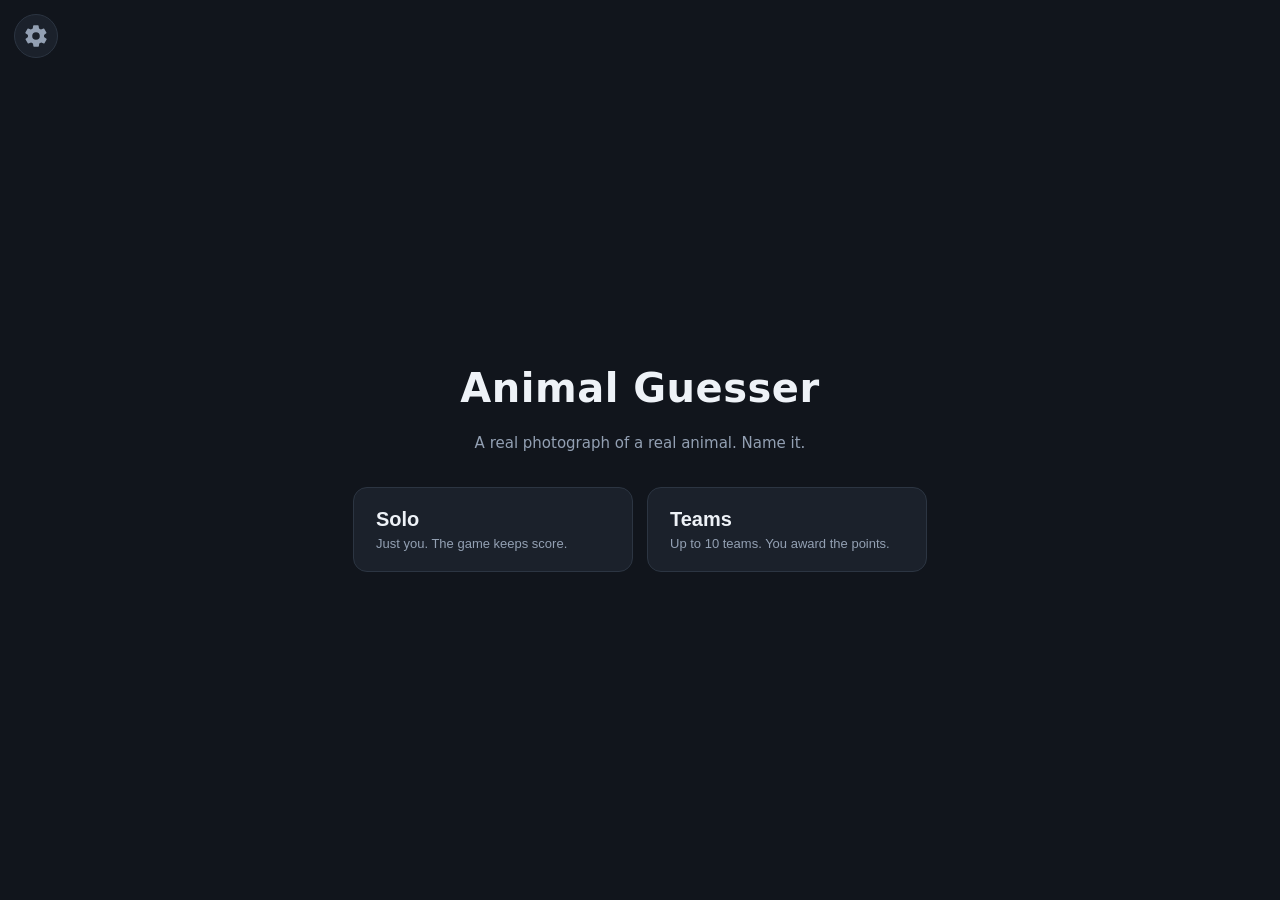
==== web/index.html @ bee2e70c "Type letters in hangman, and redraw the blobfish's lips and the slug The keyboard now plays the grid" ====
<!DOCTYPE html>
<html lang="en">
<head>
<meta charset="utf-8">
<meta name="viewport" content="width=device-width, initial-scale=1">
<title>Animal Guesser</title>
<link rel="stylesheet" href="style.css">
</head>
<body>

<!-- gear, top left -->
<button id="gear" title="Settings" aria-label="Settings">
  <svg viewBox="0 0 24 24" width="26" height="26" aria-hidden="true">
    <path fill="currentColor" d="M19.4 13a7.8 7.8 0 0 0 0-2l2.1-1.6a.5.5 0 0 0 .1-.6l-2-3.5a.5.5 0 0 0-.6-.2l-2.5 1a7.3 7.3 0 0 0-1.7-1l-.4-2.6a.5.5 0 0 0-.5-.4h-4a.5.5 0 0 0-.5.4l-.4 2.6a7.3 7.3 0 0 0-1.7 1l-2.5-1a.5.5 0 0 0-.6.2l-2 3.5a.5.5 0 0 0 .1.6L4.6 11a7.8 7.8 0 0 0 0 2l-2.1 1.6a.5.5 0 0 0-.1.6l2 3.5a.5.5 0 0 0 .6.2l2.5-1a7.3 7.3 0 0 0 1.7 1l.4 2.6a.5.5 0 0 0 .5.4h4a.5.5 0 0 0 .5-.4l.4-2.6a7.3 7.3 0 0 0 1.7-1l2.5 1a.5.5 0 0 0 .6-.2l2-3.5a.5.5 0 0 0-.1-.6zM12 15.5A3.5 3.5 0 1 1 15.5 12 3.5 3.5 0 0 1 12 15.5z"/>
  </svg>
</button>

<!-- title screen: first thing you see, and where Restart brings you back to -->
<div id="title" class="screen">
  <h1 class="bigtitle">Animal Guesser</h1>
  <p class="tagline" id="tagline">Loading the animals\u2026</p>
  <div class="modes">
    <button type="button" id="playsolo" class="modebtn" disabled>
      <b>Solo</b><span>Just you. The game keeps score.</span></button>
    <button type="button" id="playteams" class="modebtn" disabled>
      <b>Teams</b><span>Up to 10 teams. You award the points.</span></button>
  </div>
</div>

<!-- how many teams -->
<div id="teamsetup" class="screen hidden">
  <h1 class="bigtitle">How many teams?</h1>
  <div id="teampick">
    <button type="button" class="numbtn" data-n="1">1</button>
    <button type="button" class="numbtn" data-n="2">2</button>
    <button type="button" class="numbtn" data-n="3">3</button>
    <button type="button" class="numbtn" data-n="4">4</button>
    <button type="button" class="numbtn" data-n="5">5</button>
    <button type="button" class="numbtn" data-n="6">6</button>
    <button type="button" class="numbtn" data-n="7">7</button>
    <button type="button" class="numbtn" data-n="8">8</button>
    <button type="button" class="numbtn" data-n="9">9</button>
    <button type="button" class="numbtn" data-n="10">10</button>
  </div>
  <div class="setupbtns">
    <button type="button" id="teamback">Back</button>
    <button type="button" id="teamplay">Play</button>
  </div>
</div>

<div id="game" class="hidden">
<header>
  <h1>Animal Guesser</h1>
  <div id="scoreline"><span id="soloscore"><b id="score">0</b> pts
    <span class="dot">·</span><span id="correct">0</span>/<span id="asked">0</span>
    <span class="dot">·</span></span>this one's worth <b id="worth">5</b>
    <span class="dot">·</span><span id="tierbadge">Easy</span></div>
</header>

<main>
  <div id="hintbox" aria-live="polite">
    <div class="hintrow"><span class="hintlab">name</span><span id="hintword"></span></div>
    <div class="hintrow" id="hintscirow"><span class="hintlab">latin</span><span id="hintsci"></span></div>
  </div>

  <!-- letters down the left, the photo in the middle, the bear on the right.
       With hangman off the two sides are hidden and the photo sits alone,
       exactly as it did before. -->
  <div id="playrow">
    <div id="keys" role="group" aria-label="Guess a letter"></div>

    <div id="stagecol">
      <div id="stage">
        <div id="spinner">Loading photo…</div>
        <img id="photo" alt="Photo of an animal to identify">
        <button type="button" id="fullscreen" title="Full screen"
                aria-label="Full screen">⛶</button>
      </div>
      <div id="credit"></div>
    </div>

    <div id="critterwrap">
      <svg id="critter" viewBox="0 0 250 185" aria-hidden="true">
        <!-- One group per animal; the game switches one on per round, so you
             never know which you are drawing. Inside each, the pieces are in
             PAINT order (back to front) while data-part is the order they are
             revealed in -- a near and a far leg share a step. Anything behind
             the body goes first, so legs come out from under the belly with no
             outline drawn across the join. -->
        <g class="critter" data-critter="polarbear">
          <g class="critterpart" data-part="4"><path class="far" d="M124 114 C120 132 119 146 120 156 C121 165 128 169 136 168 C144 167 148 161 147 152 C145 138 146 126 148 114 Z"/></g>
          <g class="critterpart" data-part="5"><path class="far" d="M194 112 C187 128 186 144 188 154 C190 163 197 167 205 166 C213 165 217 159 216 150 C214 136 218 124 222 110 Z"/></g>
          <g class="critterpart" data-part="4"><path d="M100 112 C95 132 94 150 95 160 C96 170 105 174 115 173 C125 172 129 165 128 156 C126 141 126 124 126 112 Z"/></g>
          <g class="critterpart" data-part="5"><path d="M172 110 C164 128 162 148 164 158 C166 168 175 172 185 171 C195 170 200 163 199 154 C197 139 201 122 205 108 Z"/></g>
          <g class="critterpart" data-part="6"><path d="M222 100 C230 96 236 102 235 109 C234 115 227 117 221 114 Z"/></g>
          <g class="critterpart" data-part="3"><ellipse class="far" cx="74" cy="47" rx="7.5" ry="6.5"/><ellipse cx="54" cy="43" rx="9.5" ry="8.5"/></g>
          <g class="critterpart" data-part="2"><path d="M98 84 C94 68 82 54 62 50 C42 46 20 58 12 74 C5 86 8 97 20 103 C34 110 54 112 70 107 C84 102 94 108 100 122 C106 110 104 94 98 84 Z"/></g>
          <g class="critterpart" data-part="1"><path d="M90 98 C94 80 116 68 152 66 C190 64 216 76 222 98 C227 116 215 130 192 131 C160 134 122 132 102 124 C92 118 88 108 90 98 Z"/></g>
          <g class="critterpart face" data-part="7"><circle cx="46" cy="74" r="4.3"/><ellipse cx="14" cy="80" rx="8.5" ry="7"/></g>
        </g>
        <g class="critter" data-critter="browncat">
          <g class="critterpart" data-part="4"><path class="far" d="M118 126 C115 140 114 152 115 158 C116 166 122 169 129 168 C136 167 139 162 138 156 C136 144 137 134 138 126 Z"/></g>
          <g class="critterpart" data-part="5"><path class="far" d="M186 122 C179 134 178 148 180 156 C182 164 188 167 195 166 C202 165 206 160 205 154 C203 142 207 130 210 120 Z"/></g>
          <g class="critterpart" data-part="4"><path d="M100 124 C97 140 96 152 97 160 C98 168 105 171 112 170 C119 169 122 164 121 157 C119 145 120 134 121 124 Z"/></g>
          <g class="critterpart" data-part="5"><path d="M168 120 C160 134 158 150 160 158 C162 167 170 170 178 169 C186 168 190 163 189 156 C187 144 192 130 196 120 Z"/></g>
          <g class="critterpart" data-part="6"><path d="M196 112 C216 110 232 94 230 72 C229 60 222 52 214 54 C206 56 204 66 210 72 C216 78 213 90 201 96 C195 99 192 104 196 112 Z"/></g>
          <g class="critterpart" data-part="3"><path class="far" d="M48 62 L56 36 L72 58 Z"/><path d="M24 70 L20 40 L46 58 Z"/></g>
          <g class="critterpart" data-part="2"><path d="M86 88 C82 70 66 56 46 56 C26 56 12 70 12 88 C12 104 24 114 42 115 C58 116 74 110 82 100 C85 96 86 92 86 88 Z"/></g>
          <g class="critterpart" data-part="1"><path d="M82 100 C84 80 104 68 136 68 C170 68 196 78 202 98 C208 118 196 132 172 134 C142 137 108 135 92 126 C82 120 80 110 82 100 Z"/></g>
          <g class="critterpart face" data-part="7"><circle cx="42" cy="80" r="4.2"/><path d="M10 86 L24 86 L17 95 Z"/></g>
        </g>
        <g class="critter" data-critter="blackcat">
          <g class="critterpart" data-part="4"><path class="far" d="M118 126 C115 140 114 152 115 158 C116 166 122 169 129 168 C136 167 139 162 138 156 C136 144 137 134 138 126 Z"/></g>
          <g class="critterpart" data-part="5"><path class="far" d="M186 122 C179 134 178 148 180 156 C182 164 188 167 195 166 C202 165 206 160 205 154 C203 142 207 130 210 120 Z"/></g>
          <g class="critterpart" data-part="4"><path d="M100 124 C97 140 96 152 97 160 C98 168 105 171 112 170 C119 169 122 164 121 157 C119 145 120 134 121 124 Z"/></g>
          <g class="critterpart" data-part="5"><path d="M168 120 C160 134 158 150 160 158 C162 167 170 170 178 169 C186 168 190 163 189 156 C187 144 192 130 196 120 Z"/></g>
          <g class="critterpart" data-part="6"><path d="M196 112 C216 110 232 94 230 72 C229 60 222 52 214 54 C206 56 204 66 210 72 C216 78 213 90 201 96 C195 99 192 104 196 112 Z"/></g>
          <g class="critterpart" data-part="3"><path class="far" d="M48 62 L56 36 L72 58 Z"/><path d="M24 70 L20 40 L46 58 Z"/></g>
          <g class="critterpart" data-part="2"><path d="M86 88 C82 70 66 56 46 56 C26 56 12 70 12 88 C12 104 24 114 42 115 C58 116 74 110 82 100 C85 96 86 92 86 88 Z"/></g>
          <g class="critterpart" data-part="1"><path d="M82 100 C84 80 104 68 136 68 C170 68 196 78 202 98 C208 118 196 132 172 134 C142 137 108 135 92 126 C82 120 80 110 82 100 Z"/><path class="trim" d="M96 124 C118 136 152 139 180 132 C178 142 140 145 112 139 C101 137 96 131 96 124 Z"/></g>
          <g class="critterpart face" data-part="7"><path class="trim" d="M21 59 C28 64 29 78 25 92 C22 101 13 101 11 92 C12 78 15 66 21 59 Z"/><ellipse class="lit" cx="43" cy="80" rx="5.2" ry="4.6"/><ellipse cx="43" cy="80" rx="1.9" ry="4.1"/><path d="M10 86 L24 86 L17 95 Z"/></g>
        </g>
        <g class="critter" data-critter="sawfish">
          <g class="critterpart" data-part="6"><path d="M196 100 C210 86 222 76 232 72 C228 88 228 112 232 130 C222 126 210 116 196 104 Z"/></g>
          <g class="critterpart" data-part="5"><path class="far" d="M124 118 C120 134 126 148 138 154 C140 140 146 130 154 124 Z"/></g>
          <g class="critterpart" data-part="4"><path d="M132 74 C138 56 154 44 168 40 C160 54 156 66 156 78 Z"/></g>
          <g class="critterpart" data-part="5"><path d="M108 116 C102 132 106 148 118 156 C122 140 130 128 140 122 Z"/></g>
          <g class="critterpart" data-part="1"><path d="M72 92 C88 76 120 68 150 72 C178 76 196 88 200 102 C196 118 178 128 150 130 C120 133 88 122 72 108 C66 102 66 98 72 92 Z"/></g>
          <g class="critterpart" data-part="2"><path d="M76 90 C60 88 30 86 10 88 C5 88 5 100 10 100 C30 102 60 102 76 100 Z"/></g>
          <g class="critterpart" data-part="3"><path class="trim" d="M14 86 l4 -9 l4 9 Z M26 86 l4 -9 l4 9 Z M38 86 l4 -9 l4 9 Z M50 86 l4 -9 l4 9 Z M62 86 l4 -9 l4 9 Z M14 102 l4 9 l4 -9 Z M26 102 l4 9 l4 -9 Z M38 102 l4 9 l4 -9 Z M50 102 l4 9 l4 -9 Z M62 102 l4 9 l4 -9 Z"/></g>
          <g class="critterpart face" data-part="7"><circle cx="92" cy="92" r="4.5"/><path d="M104 82 C108 90 108 104 104 112 L108 112 C112 104 112 90 108 82 Z"/></g>
        </g>
        <g class="critter" data-critter="blobfish">
          <g class="critterpart" data-part="5"><path d="M206 100 C224 92 238 92 246 96 C240 108 240 122 246 134 C236 132 220 122 206 112 Z"/></g>
          <g class="critterpart" data-part="4"><path class="far" d="M196 124 C212 130 222 142 224 156 C210 152 198 144 190 134 Z"/></g>
          <g class="critterpart" data-part="1"><path d="M58 112 C58 78 94 56 138 56 C184 56 214 78 214 112 C214 142 182 156 138 156 C94 156 58 142 58 112 Z"/></g>
          <g class="critterpart" data-part="4"><path d="M56 134 C42 145 36 160 40 171 C50 162 59 155 68 151 Z"/></g>
          <g class="critterpart" data-part="2"><path d="M62 96 C42 92 24 102 22 116 C21 128 34 136 48 130 C60 125 64 112 62 100 Z"/></g>
          <g class="critterpart" data-part="3"><path class="far" d="M66 148 C78 112 98 98 124 98 C150 98 170 112 182 148 C175 151 169 151 165 147 C156 118 144 108 124 108 C104 108 92 118 83 147 C79 151 72 151 66 148 Z"/></g>
          <g class="critterpart" data-part="6"><path class="far" d="M78 84 C90 74 108 74 118 82 C106 79 90 79 78 84 Z M138 78 C150 70 166 70 176 78 C164 75 150 75 138 78 Z"/></g>
          <g class="critterpart face" data-part="7"><circle cx="98" cy="90" r="7"/><circle cx="156" cy="86" r="6.5"/><path class="line" d="M82 144 C92 117 105 107 124 107 C143 107 156 117 166 144"/></g>
        </g>
        <g class="critter" data-critter="dino">
          <g class="critterpart" data-part="3"><path d="M210 112 C226 110 240 100 246 86 C248 80 244 74 239 78 C234 82 234 94 226 100 C220 104 212 106 206 106 Z"/></g>
          <g class="critterpart" data-part="4"><path class="far" d="M122 142 C119 154 118 163 119 169 C120 176 127 179 133 178 C139 177 142 172 141 166 C139 156 140 148 141 142 Z"/></g>
          <g class="critterpart" data-part="5"><path class="far" d="M192 138 C186 150 185 161 187 167 C189 175 196 178 203 177 C210 176 214 171 213 165 C211 155 214 146 218 138 Z"/></g>
          <g class="critterpart" data-part="4"><path d="M104 140 C101 152 100 162 101 168 C102 175 109 178 116 177 C123 176 126 171 125 165 C123 155 124 146 125 140 Z"/></g>
          <g class="critterpart" data-part="5"><path d="M174 136 C168 150 166 162 168 168 C170 176 178 179 186 178 C194 177 198 172 197 165 C195 154 198 144 202 136 Z"/></g>
          <g class="critterpart" data-part="6"><path class="trim" d="M108 86 l7 -14 l7 14 Z M132 80 l7 -14 l7 14 Z M158 79 l7 -14 l7 14 Z M182 84 l7 -14 l7 14 Z"/></g>
          <g class="critterpart" data-part="2"><path d="M90 104 C78 80 62 54 50 38 C42 27 26 25 20 36 C14 47 22 57 34 59 C46 63 58 82 68 104 C76 120 86 120 90 104 Z"/></g>
          <g class="critterpart" data-part="1"><path d="M80 118 C84 94 112 80 146 80 C182 80 210 94 214 118 C218 142 194 156 146 156 C100 156 76 142 80 118 Z"/></g>
          <g class="critterpart face" data-part="7"><circle cx="28" cy="40" r="3.6"/><circle cx="17" cy="37" r="2.2"/></g>
        </g>
        <g class="critter" data-critter="slug">
          <g class="critterpart" data-part="1"><path d="M18 132 C16 112 34 96 60 88 C80 82 96 74 116 78 C150 84 186 102 222 114 C236 119 240 130 230 136 C210 144 60 148 30 142 C22 140 18 137 18 132 Z"/></g>
          <g class="critterpart" data-part="2"><path class="trim" d="M62 94 C78 82 108 78 132 86 C142 90 142 102 130 106 C106 112 74 110 62 102 C57 99 57 97 62 94 Z"/></g>
          <g class="critterpart" data-part="6"><ellipse class="far" cx="150" cy="106" rx="6" ry="4"/><ellipse class="far" cx="180" cy="114" rx="5" ry="3.5"/><ellipse class="far" cx="206" cy="121" rx="4.5" ry="3"/></g>
          <g class="critterpart" data-part="4"><path d="M30 102 C27 92 24 84 21 78 C19 73 26 70 28 76 C31 84 34 93 36 101 Z"/><circle cx="23" cy="75" r="3.6"/><path class="far" d="M45 100 C43 92 41 86 39 80 C37 75 44 72 46 78 C48 85 50 92 51 99 Z"/><circle class="far" cx="41" cy="77" r="3.2"/></g>
          <g class="critterpart" data-part="5"><path d="M24 130 C18 134 12 138 8 140 C5 141 6 145 10 143 C16 141 22 137 26 133 Z"/><path d="M33 134 C29 140 24 146 20 149 C17 151 20 155 24 152 C29 148 35 142 38 137 Z"/></g>
          <g class="critterpart" data-part="3"><path d="M18 132 C11 117 20 103 36 101 C49 100 57 110 55 121 C53 132 40 138 27 137 Z"/></g>
          <g class="critterpart face" data-part="7"><circle cx="41" cy="113" r="2.8"/><circle cx="28" cy="117" r="3.6"/></g>
        </g>
      </svg>
      <div id="crittercount" aria-live="polite"></div>
    </div>
  </div>

  <!-- 1-second flash message -->
  <div id="flash" class="hidden"></div>


  <!-- the guess bar -->
  <form id="guessbar" autocomplete="off">
    <input id="guess" type="text" placeholder="What animal is this?"
           autocomplete="off" autocorrect="off" spellcheck="false">
    <button type="submit" id="submit">Guess</button>
    <div id="hintwrap">
      <span id="hintcount">3</span>
      <button type="button" id="hint" title="Reveal a letter">Hint</button>
    </div>
    <button type="button" id="badphoto"
            title="Bad photo — show another one, no penalty">Bad photo</button>
    <button type="button" id="giveup" title="Show the answer and move on">Give up</button>
  </form>

  <!-- the reveal + next button -->
  <div id="reveal" class="hidden">
    <span id="answer"></span>
    <button id="next" type="button">Next →</button>
  </div>
</main>

<!-- one card per team: name, then the score with its minus and plus -->
<div id="teambar" class="hidden"></div>
</div><!-- #game -->

<!-- settings panel -->
<div id="overlay" class="hidden"></div>
<aside id="settings" class="hidden" role="dialog" aria-label="Settings">
  <h2>Difficulty</h2>
  <label class="diff"><input type="checkbox" class="difftoggle" data-tier="easy"><span class="box"></span><span class="difftext"><b>Easy</b><span>Everyone knows this animal</span></span><span class="catnum" data-tiercount="easy"></span></label>
  <label class="diff"><input type="checkbox" class="difftoggle" data-tier="medium"><span class="box"></span><span class="difftext"><b>Medium</b><span>Most people know this animal</span></span><span class="catnum" data-tiercount="medium"></span></label>
  <label class="diff"><input type="checkbox" class="difftoggle" data-tier="hard"><span class="box"></span><span class="difftext"><b>Hard</b><span>Few people know this animal</span></span><span class="catnum" data-tiercount="hard"></span></label>
  <label class="diff death"><input type="checkbox" class="difftoggle" data-tier="death"><span class="box"></span><span class="difftext"><b>Death Mode</b><span>Almost nobody knows this animal</span></span><span class="catnum" data-tiercount="death"></span></label>
  <div id="tierwarn" class="hidden">Pick at least one difficulty.</div>
  <h2 class="cathead">Categories</h2>
    <label class="cat"><input type="checkbox" class="cattoggle" data-cat="mammals" checked><span class="switch"></span><span class="catname">Mammals</span><span class="catnum" data-count="mammals"></span></label>
    <label class="cat"><input type="checkbox" class="cattoggle" data-cat="reptiles" checked><span class="switch"></span><span class="catname">Reptiles</span><span class="catnum" data-count="reptiles"></span></label>
    <label class="cat"><input type="checkbox" class="cattoggle" data-cat="birds" checked><span class="switch"></span><span class="catname">World Birds<span class="catsub">Everywhere but the United States</span></span><span class="catnum" data-count="birds"></span></label>
    <label class="cat"><input type="checkbox" class="cattoggle" data-cat="sea" checked><span class="switch"></span><span class="catname">Sea Animals</span><span class="catnum" data-count="sea"></span></label>
    <label class="cat"><input type="checkbox" class="cattoggle" data-cat="fish" checked><span class="switch"></span><span class="catname">Fish</span><span class="catnum" data-count="fish"></span></label>
    <label class="cat"><input type="checkbox" class="cattoggle" data-cat="amphibians" checked><span class="switch"></span><span class="catname">Amphibians</span><span class="catnum" data-count="amphibians"></span></label>
    <label class="cat"><input type="checkbox" class="cattoggle" data-cat="land" checked><span class="switch"></span><span class="catname">Land Animals</span><span class="catnum" data-count="land"></span></label>
    <label class="cat"><input type="checkbox" class="cattoggle" data-cat="bugs" checked><span class="switch"></span><span class="catname">Bugs/Insects</span><span class="catnum" data-count="bugs"></span></label>
    <label class="cat"><input type="checkbox" class="cattoggle" data-cat="usbirds" checked><span class="switch"></span><span class="catname">United States Birds</span><span class="catnum" data-count="usbirds"></span></label>
    <label class="cat"><input type="checkbox" class="cattoggle" data-cat="felines" checked><span class="switch"></span><span class="catname">Felines</span><span class="catnum" data-count="felines"></span></label>
    <label class="cat"><input type="checkbox" class="cattoggle" data-cat="catbreeds" checked><span class="switch"></span><span class="catname">Cat Breeds</span><span class="catnum" data-count="catbreeds"></span></label>
    <label class="cat"><input type="checkbox" class="cattoggle" data-cat="dogbreeds" checked><span class="switch"></span><span class="catname">Dog Breeds</span><span class="catnum" data-count="dogbreeds"></span></label>
  <div id="catwarn" class="hidden">Nothing is selected — turn a category on.</div>
  <div id="catbtns">
    <button id="allcats">Select all</button>
    <button id="nocats">Unselect all</button>
  </div>

  <h2 class="cathead">Extras</h2>
    <label class="cat"><input type="checkbox" id="buddy"><span class="switch"></span><span class="catname">Buddy Mode<span class="catsub">RAWR! when you get it, A Hee Hoo when you don't</span></span></label>
    <label class="cat"><input type="checkbox" id="hangman-toggle"><span class="switch"></span><span class="catname">Hangman<span class="catsub">Spend your hints on letters, and don't finish the polar bear</span></span></label>

    <div id="restartrow">
      <button type="button" id="restart">Restart</button>
      <span class="catsub">Points and tally back to zero, new animal</span>
    </div>

  <p class="note">Every photo is a real photograph taken by a real
     person — nothing here is AI-generated. No extinct or mythological animals.</p>
  <button id="close">Close</button>
</aside>

<script src="game.js"></script>
</body>
</html>
---- web/style.css ----
:root{
  --bg:#11151c; --panel:#1b212b; --line:#2c3542;
  --ink:#eef2f7; --dim:#93a0b3;
  --green:#2ecc71; --red:#ff3b30; --accent:#4a9eff;
}
*{box-sizing:border-box}
body{
  margin:0; min-height:100vh; max-width:100%; overflow-x:hidden; background:var(--bg); color:var(--ink);
  font:16px/1.5 system-ui,-apple-system,"Segoe UI",Roboto,sans-serif;
  display:flex; flex-direction:column; align-items:center;
}

/* ---- gear, top left ---- */
#gear{
  position:fixed; top:14px; left:14px; z-index:30;
  width:44px; height:44px; border-radius:50%;
  background:var(--panel); color:var(--dim);
  border:1px solid var(--line); cursor:pointer;
  display:flex; align-items:center; justify-content:center;
  transition:color .2s, transform .35s;
}
#gear:hover{color:var(--ink); transform:rotate(60deg)}

/* ---- title screen and team setup ---- */
#game{width:100%; display:flex; flex-direction:column; align-items:center}
#game.hidden{display:none}
.screen{
  width:100%; max-width:660px; padding:70px 20px 40px; min-height:100vh;
  display:flex; flex-direction:column; align-items:center; justify-content:center;
  gap:14px; text-align:center;
}
.screen.hidden{display:none}
.bigtitle{margin:0; font-size:40px; font-weight:800; letter-spacing:.5px}
.tagline{margin:0 0 18px; color:var(--dim); font-size:15px}
.modes{display:flex; gap:14px; flex-wrap:wrap; justify-content:center; width:100%}
.modebtn{
  flex:1 1 220px; max-width:280px; cursor:pointer; text-align:left;
  padding:20px 22px; border-radius:14px;
  background:var(--panel); color:var(--ink); border:1px solid var(--line);
  display:flex; flex-direction:column; gap:5px;
  transition:border-color .15s, transform .15s;
}
.modebtn b{font-size:20px}
.modebtn span{font-size:13px; color:var(--dim)}
.modebtn:hover:not(:disabled){border-color:var(--accent); transform:translateY(-2px)}
.modebtn:disabled{opacity:.45; cursor:progress}
#soloscore.hidden{display:none}

#teampick{
  display:flex; flex-wrap:wrap; gap:10px; justify-content:center;
  max-width:420px; margin-top:6px;
}
.numbtn{
  width:58px; height:52px; cursor:pointer; font-size:18px; font-weight:700;
  background:var(--panel); color:var(--ink);
  border:1px solid var(--line); border-radius:11px;
}
.numbtn:hover{border-color:var(--accent)}
.numbtn.on{background:var(--accent); color:#06101f; border-color:var(--accent)}
.setupbtns{display:flex; gap:12px; margin-top:22px}
.setupbtns button{
  padding:12px 30px; font-size:15px; font-weight:600; cursor:pointer;
  background:transparent; color:var(--dim);
  border:1px solid var(--line); border-radius:11px;
}
.setupbtns button:hover{color:var(--ink); border-color:var(--accent)}
#teamplay{background:var(--accent) !important; color:#06101f !important;
  border-color:var(--accent) !important}
#teamplay:hover{filter:brightness(1.1)}

/* ---- team scoreboard, along the bottom ---- */
#teambar{
  width:100%; padding:14px 16px 20px; display:flex; gap:12px;
  flex-wrap:wrap; justify-content:center;
  background:var(--panel); border-top:1px solid var(--line);
}
#teambar.hidden{display:none}
.team{
  flex:0 1 190px; min-width:150px; padding:10px 12px 12px;
  background:#151a22; border:1px solid var(--line); border-radius:12px;
  display:flex; flex-direction:column; gap:8px; align-items:center;
}
.teamname{
  width:100%; padding:7px 9px; font-size:14.5px; font-weight:600; text-align:center;
  background:transparent; color:var(--ink);
  border:1px solid transparent; border-radius:8px; outline:none;
}
.teamname:hover{border-color:var(--line)}
.teamname:focus{border-color:var(--accent); background:var(--bg)}
.teamscore{display:flex; align-items:center; gap:10px; width:100%; justify-content:center}
.teamscore button{
  width:34px; height:34px; flex:none; cursor:pointer;
  font-size:19px; font-weight:700; line-height:1;
  background:transparent; color:var(--dim);
  border:1px solid var(--line); border-radius:9px;
}
.teamscore button:hover{color:var(--ink); border-color:var(--accent)}
.scorenum{
  flex:1; font-size:24px; font-weight:800; text-align:center;
  font-variant-numeric:tabular-nums; color:var(--accent);
}
.scorenum.neg{color:var(--red)}

header{text-align:center; padding:18px 60px 4px}
h1{margin:0; font-size:22px; letter-spacing:.5px; font-weight:650}
#scoreline{color:var(--dim); font-size:13px; margin-top:4px}
#scoreline .dot{margin:0 7px}
#scoreline b{color:var(--ink); font-weight:700}
#worth{color:var(--accent)}
#tierbadge{color:var(--accent); font-weight:600}

main{
  width:100%; max-width:1090px; min-width:0; padding:10px 16px 40px;
  display:flex; flex-direction:column; align-items:center;
}
/* the name board and everything below the photo stay in the old narrow
   column, so widening main for the flanks does not stretch them out */
#hintbox, #flash, #guessbar, #reveal{width:100%; max-width:660px}

/* ---- hint, above the photo ---- */
#hintbox{
  min-height:34px; margin-bottom:8px; display:flex; flex-direction:column;
  align-items:center; gap:3px; visibility:hidden;
}
#hintbox.show{visibility:visible}
.hintrow{display:flex; align-items:center; justify-content:center; gap:10px;
         max-width:100%; min-width:0}
#hintscirow{display:none}
#hintscirow.show{display:flex}
.hintlab{
  font-size:10.5px; letter-spacing:1.4px; text-transform:uppercase;
  color:var(--dim);
}
#hintsci{font-size:16px; font-style:italic; color:var(--green); font-weight:600}
#hintword{
  font-family:ui-monospace,SFMono-Regular,Menlo,monospace;
  font-size:23px; font-weight:700; letter-spacing:3px; color:var(--accent);
  /* pre-wrap keeps the double space between words but lets a long name that
     hints have filled in wrap instead of pushing the page sideways */
  white-space:pre-wrap; overflow-wrap:anywhere;
  max-width:100%; min-width:0; text-align:center; line-height:1.35;
}
@media (max-width:560px){
  #hintword{font-size:19px; letter-spacing:2px}
}

/* ---- photo ---- */
#stage{
  width:100%; aspect-ratio:4/3; background:#0b0e13;
  border:1px solid var(--line); border-radius:14px;
  overflow:hidden; position:relative;
  display:flex; align-items:center; justify-content:center;
}
#photo{width:100%; height:100%; object-fit:contain; display:none}
#photo.ready{display:block}
#spinner{color:var(--dim); font-size:14px}

/* full-screen button, bottom-right of the photo */
#fullscreen{
  position:absolute; right:10px; bottom:10px; z-index:2;
  width:34px; height:34px; padding:0;
  display:none; align-items:center; justify-content:center;
  font-size:16px; line-height:1; color:#e6edf6;
  background:rgba(11,14,19,.6); border:1px solid rgba(255,255,255,.25);
  border-radius:8px; cursor:pointer;
  transition:background .15s, border-color .15s;
}
#fullscreen.show{display:flex}
#fullscreen:hover{background:rgba(11,14,19,.88); border-color:rgba(255,255,255,.5)}
#fullscreen:focus-visible{outline:2px solid var(--accent); outline-offset:2px}

/* in full screen the stage is the whole window, so drop the 4:3 frame */
#stage:fullscreen{
  aspect-ratio:auto; width:100vw; height:100vh;
  border:0; border-radius:0; background:#000;
}
#stage:-webkit-full-screen{
  aspect-ratio:auto; width:100vw; height:100vh;
  border:0; border-radius:0; background:#000;
}
#stage:fullscreen #fullscreen, #stage:-webkit-full-screen #fullscreen{
  right:18px; bottom:18px;
}
#spinner.hidden{display:none}
#credit{
  color:#6b7889; font-size:11px; margin-top:7px; text-align:center;
  max-width:100%; min-height:16px; padding:0 4px;
}
#credit a{color:#6b7889}

/* ---- 1-second flash ---- */
#flash{
  margin-top:16px; font-size:30px; font-weight:800; letter-spacing:.5px;
  text-align:center; min-height:38px;
}
#flash.hidden{visibility:hidden}
#flash.wrong{color:var(--red)}
#flash.right{color:var(--green)}
#flash.part{color:#ffb020; font-size:21px}

/* ---- letters | photo | bear ------------------------------------------- */
#playrow{
  width:100%; display:flex; align-items:center; justify-content:center;
  gap:18px; min-width:0;
}
#stagecol{flex:1 1 660px; max-width:660px; min-width:0}

/* both flanks are hangman-only; without it the photo sits alone as before */
#keys, #critterwrap{display:none}
#game.hangmanon #keys{
  display:grid; grid-template-columns:repeat(5,minmax(0,1fr)); gap:6px;
  flex:0 0 190px; align-self:center;
}
#game.hangmanon #critterwrap{
  display:flex; flex:0 0 190px; flex-direction:column;
  align-items:center; gap:6px; align-self:center;
}
/* In hangman the letters are the only way in: no text box, no Guess, no Hint.
   Bad photo and Give up stay, so the row below the photo keeps working. */
#game.hangmanon #guess,
#game.hangmanon #submit,
#game.hangmanon #hintwrap{display:none}

.key{
  aspect-ratio:1/1; min-width:0; padding:0; cursor:pointer;
  font-size:15px; font-weight:700; line-height:1;
  font-family:ui-monospace,SFMono-Regular,Menlo,monospace;
  background:var(--panel); color:var(--ink);
  border:1px solid var(--line); border-radius:8px;
  transition:background .15s, color .15s, border-color .15s, opacity .15s;
}
.key:hover:not(:disabled){border-color:var(--accent); color:var(--accent)}
.key:disabled{cursor:not-allowed; opacity:.35}
/* a letter already played outranks the plain disabled look, so these come after */
.key.hit{background:var(--green); border-color:var(--green); color:#06101f; opacity:1}
.key.miss{
  background:transparent; border-color:var(--line); color:#4a5666;
  opacity:1; text-decoration:line-through;
}

#critter{width:100%; height:auto; overflow:visible}

/* Which animal you are drawing is picked fresh each round, so you never know
   who you are going to get; only one group is ever on. Each carries its own
   three colours: the body, the shaded far side, and a second colour for
   markings -- a white belly, a saw's teeth, a blobfish's frown. */
.critter{display:none}
.critter.on{display:inline}
.critter[data-critter="polarbear"]{--hide:#eef2f7; --shade:#c3cedd; --trim:#ffffff}
.critter[data-critter="browncat"] {--hide:#b07a4a; --shade:#8d5f38; --trim:#e8d3b8}
.critter[data-critter="blackcat"] {--hide:#434c5c; --shade:#333b48; --trim:#f2f6fa}
.critter[data-critter="sawfish"]  {--hide:#8fa8bf; --shade:#6f8aa3; --trim:#dbe6f0}
.critter[data-critter="blobfish"] {--hide:#e8a7a7; --shade:#cf8c8c; --trim:#f7d6d6}
.critter[data-critter="dino"]     {--hide:#f2a0c4; --shade:#d4809f; --trim:#ffd3e6}
.critter[data-critter="slug"]     {--hide:#e8d44f; --shade:#c9b53c; --trim:#fff3a8}

.critterpart{opacity:0; transition:opacity .35s ease}
.critterpart.on{opacity:1}
.critterpart>*{
  fill:var(--hide); stroke:#243044; stroke-width:2.5;
  stroke-linejoin:round; stroke-linecap:round;
}
/* the far side sits in shade, which is what gives each of them depth */
.critterpart .far{fill:var(--shade)}
.critterpart .trim{fill:var(--trim)}
/* eyes and noses are the dark details and want no outline of their own */
.critterpart.face>*{fill:#11151c; stroke:none}
/* except a dark animal's eye, which would vanish against it -- that one is lit */
.critterpart.face .lit{fill:var(--trim)}
/* and a drawn line rather than a blob: the blobfish's mouth inside his lips */
.critterpart.face .line{
  fill:none; stroke:#11151c; stroke-width:3.5; stroke-linecap:round;
}
#crittercount{font-size:11.5px; color:var(--dim); text-align:center; min-height:16px}
#crittercount.done{color:var(--red); font-weight:700}

/* ---- guess bar ---- */
#guessbar{
  margin-top:14px; display:flex; gap:8px; width:100%; max-width:580px;
  flex-wrap:wrap; justify-content:center;
}
#guessbar.hidden{display:none}
#guess{
  flex:1 1 190px; min-width:0; padding:13px 15px; font-size:16px;
  background:var(--panel); color:var(--ink);
  border:1px solid var(--line); border-radius:10px; outline:none;
}
#guess:focus{border-color:var(--accent)}
#submit{
  padding:13px 22px; font-size:15px; font-weight:600; cursor:pointer;
  background:var(--accent); color:#06101f;
  border:none; border-radius:10px;
}
#submit:hover{filter:brightness(1.1)}

/* ---- hint button, right of the guess bar ---- */
#hintwrap{position:relative; flex:none}
#hint{
  padding:13px 18px; font-size:15px; font-weight:600; cursor:pointer;
  background:var(--panel); color:var(--ink);
  border:1px solid var(--line); border-radius:10px;
}
#hint:hover:not(:disabled){border-color:var(--accent); color:var(--accent)}
#hint:disabled{opacity:.4; cursor:not-allowed}
#hintcount{
  position:absolute; top:-9px; right:-7px; z-index:2;
  min-width:21px; height:21px; padding:0 5px; border-radius:11px;
  background:var(--accent); color:#06101f;
  font-size:12px; font-weight:800; line-height:21px; text-align:center;
  border:2px solid var(--bg); pointer-events:none;
}
#hintcount.spent{background:#4a5666; color:#aab6c6}

/* ---- give up ---- */
#badphoto{
  flex:none; padding:13px 14px; font-size:14px; font-weight:600; cursor:pointer;
  background:transparent; color:var(--dim);
  border:1px solid var(--line); border-radius:10px;
}
#badphoto:hover:not(:disabled){color:var(--ink); border-color:var(--accent)}
#badphoto:disabled{opacity:.4; cursor:not-allowed}

#giveup{
  flex:none; padding:13px 16px; font-size:14px; font-weight:600; cursor:pointer;
  background:transparent; color:var(--dim);
  border:1px solid var(--line); border-radius:10px;
}
#giveup:hover:not(:disabled){color:var(--red); border-color:var(--red)}
#giveup:disabled{opacity:.4; cursor:not-allowed}

/* ---- reveal + next ---- */
#reveal{
  margin-top:14px; display:flex; align-items:center; gap:14px;
  flex-wrap:wrap; justify-content:center; min-height:48px;
}
#reveal.hidden{display:none}
#answer{font-size:23px; font-weight:800}
#answer.wrong{color:var(--red)}
#answer.right{color:var(--green)}
#next{
  padding:11px 20px; font-size:15px; font-weight:600; cursor:pointer;
  background:var(--panel); color:var(--ink);
  border:1px solid var(--line); border-radius:10px;
}
#next:hover{border-color:var(--accent); color:var(--accent)}

/* ---- settings ---- */
#overlay{position:fixed; inset:0; background:rgba(0,0,0,.55); z-index:40}
#overlay.hidden{display:none}
#settings{
  position:fixed; top:0; left:0; bottom:0; width:330px; max-width:88vw; z-index:50;
  background:var(--panel); border-right:1px solid var(--line);
  padding:22px; overflow-y:auto;
  display:flex; flex-direction:column; gap:9px;
}
#settings.hidden{display:none}
#settings h2{margin:4px 0 8px; font-size:15px; text-transform:uppercase;
  letter-spacing:1.5px; color:var(--dim); font-weight:600}
.diff{
  text-align:left; padding:11px 13px; cursor:pointer; user-select:none;
  background:#151a22; color:var(--ink);
  border:1px solid var(--line); border-radius:11px;
  display:flex; align-items:center; gap:11px;
}
.diff input{position:absolute; opacity:0; pointer-events:none}
.difftext{display:flex; flex-direction:column; gap:2px; flex:1}
.diff b{font-size:15.5px}
.difftext span{font-size:12.5px; color:var(--dim)}
.box{
  flex:none; width:19px; height:19px; border-radius:5px;
  border:2px solid #4a5666; position:relative; transition:.15s;
}
.box::after{
  content:""; position:absolute; left:5px; top:1px;
  width:5px; height:10px; border:solid #06101f; border-width:0 2px 2px 0;
  transform:rotate(45deg) scale(0); transition:transform .15s;
}
.diff input:checked + .box{background:var(--accent); border-color:var(--accent)}
.diff input:checked + .box::after{transform:rotate(45deg) scale(1)}
.diff input:focus-visible + .box{outline:2px solid var(--accent); outline-offset:2px}
.diff:hover{border-color:var(--accent)}
.diff:has(input:checked){border-color:var(--accent); background:#1d2a3d}
.diff.death b{color:#ff6b6b}
.diff.death input:checked + .box{background:#ff6b6b; border-color:#ff6b6b}
.diff.death:has(input:checked){border-color:#ff6b6b; background:#2e1a1e}
#tierwarn{margin:6px 2px 0; font-size:12.5px; color:#ff6b6b; line-height:1.5}
#tierwarn.hidden{display:none}
.cathead{margin-top:18px !important}
.cat{
  display:flex; align-items:center; gap:11px; cursor:pointer;
  padding:8px 11px; border-radius:9px; user-select:none;
}
.cat:hover{background:#151a22}
.cat input{position:absolute; opacity:0; pointer-events:none}
.switch{
  flex:none; width:38px; height:21px; border-radius:11px;
  background:#39434f; position:relative; transition:background .18s;
}
.switch::after{
  content:""; position:absolute; top:2px; left:2px;
  width:17px; height:17px; border-radius:50%; background:#aab6c6;
  transition:transform .18s, background .18s;
}
.cat input:checked + .switch{background:var(--accent)}
.cat input:checked + .switch::after{transform:translateX(17px); background:#06101f}
.cat input:focus-visible + .switch{outline:2px solid var(--accent); outline-offset:2px}
.catname{flex:1; font-size:14.5px}
.catsub{display:block; font-size:11.5px; color:var(--dim); margin-top:2px}
.catnum{font-size:11.5px; color:var(--dim); font-variant-numeric:tabular-nums}
#catwarn{
  margin:6px 2px 0; font-size:12.5px; color:#ff6b6b; line-height:1.5;
}
#catwarn.hidden{display:none}
#catbtns{display:flex; gap:8px; margin-top:8px}
#catbtns button{
  flex:1; padding:9px; cursor:pointer; font-size:13px;
  background:transparent; color:var(--dim);
  border:1px solid var(--line); border-radius:9px;
}
#catbtns button:hover:not(:disabled){color:var(--ink); border-color:var(--accent)}
#catbtns button:disabled{opacity:.35; cursor:not-allowed}
#restartrow{display:flex; align-items:center; gap:12px; padding:4px 11px; margin-top:6px}
#restartrow button{
  padding:9px 18px; cursor:pointer; font-size:13px;
  background:transparent; color:var(--dim);
  border:1px solid var(--line); border-radius:9px;
}
#restartrow button:hover{color:var(--ink); border-color:var(--accent)}
#restartrow .catsub{margin-top:0; flex:1}
.note{font-size:12px; color:var(--dim); line-height:1.55; margin:14px 0 0}
#close{
  margin-top:auto; padding:11px; cursor:pointer; font-size:14px;
  background:transparent; color:var(--dim);
  border:1px solid var(--line); border-radius:10px;
}
#close:hover{color:var(--ink)}

@media (max-width:560px){
  h1{font-size:19px} #flash{font-size:24px} #answer{font-size:20px}
  .bigtitle{font-size:31px}
  .screen{padding-top:60px}
  .team{flex:1 1 140px; min-width:132px; max-width:200px}
  header{padding-top:16px}
  /* the input takes its own row so the three buttons wrap under it */
  #guess{flex:1 1 100%}
  #guessbar{max-width:100%}
  #submit,#giveup,#hint,#badphoto{padding-left:11px; padding-right:11px; font-size:13px}
  #scoreline{font-size:12px}
  .key{font-size:14px}
}

/* Not enough room to flank the photo: it takes the full width and the letters
   and the bear tuck in underneath it, still one on each side. */
@media (max-width:1000px){
  #playrow{flex-wrap:wrap; gap:12px}
  #stagecol{order:-1; flex:1 1 100%; max-width:660px}
  #game.hangmanon #keys{flex:1 1 60%; max-width:340px}
  #game.hangmanon #critterwrap{flex:0 1 160px}
}
@media (max-width:560px){
  #game.hangmanon #keys{flex:1 1 55%; gap:5px}
  #game.hangmanon #critterwrap{flex:0 1 120px}
}
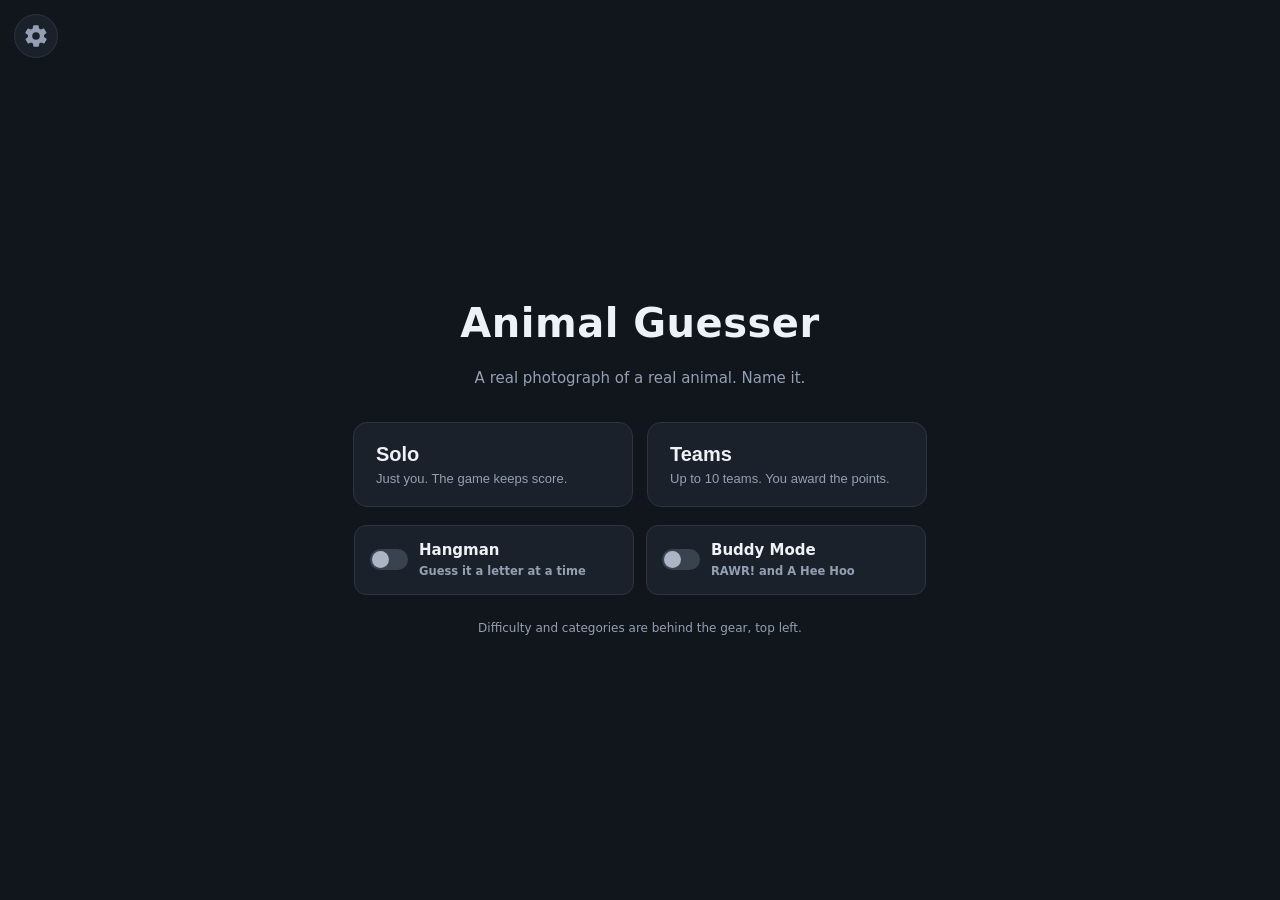
==== commit 4b05148e: "Put Hangman and Buddy Mode on the title screen The two switches that change how a round plays now si" ====
--- a/web/index.html
+++ b/web/index.html
@@ -25,6 +25,14 @@
     <button type="button" id="playteams" class="modebtn" disabled>
       <b>Teams</b><span>Up to 10 teams. You award the points.</span></button>
   </div>
+
+  <!-- the two settings that change how a round plays, set before you start.
+       Same switches as the ones in the panel, kept in step with them. -->
+  <div id="titleopts">
+    <label class="cat"><input type="checkbox" id="titlehangman"><span class="switch"></span><span class="catname">Hangman<span class="catsub">Guess it a letter at a time</span></span></label>
+    <label class="cat"><input type="checkbox" id="titlebuddy"><span class="switch"></span><span class="catname">Buddy Mode<span class="catsub">RAWR! and A Hee Hoo</span></span></label>
+  </div>
+  <p class="titlehint">Difficulty and categories are behind the gear, top left.</p>
 </div>
 
 <!-- how many teams -->
--- a/web/style.css
+++ b/web/style.css
@@ -45,6 +45,21 @@
 .modebtn:hover:not(:disabled){border-color:var(--accent); transform:translateY(-2px)}
 .modebtn:disabled{opacity:.45; cursor:progress}
 #soloscore.hidden{display:none}
+
+/* the two play-changing switches, on the title screen next to the modes */
+#titleopts{
+  width:100%; max-width:580px; margin-top:4px;
+  display:flex; gap:12px; flex-wrap:wrap; justify-content:center;
+}
+#titleopts .cat{
+  flex:1 1 240px; max-width:280px; text-align:left; padding:13px 15px;
+  background:var(--panel); border:1px solid var(--line); border-radius:12px;
+  transition:border-color .15s, background .15s;
+}
+#titleopts .cat:hover{background:var(--panel); border-color:var(--accent)}
+#titleopts .cat:has(input:checked){border-color:var(--accent); background:#1d2a3d}
+#titleopts .catname{font-size:15px; font-weight:600}
+.titlehint{margin:10px 0 0; font-size:12px; color:var(--dim)}
 
 #teampick{
   display:flex; flex-wrap:wrap; gap:10px; justify-content:center;
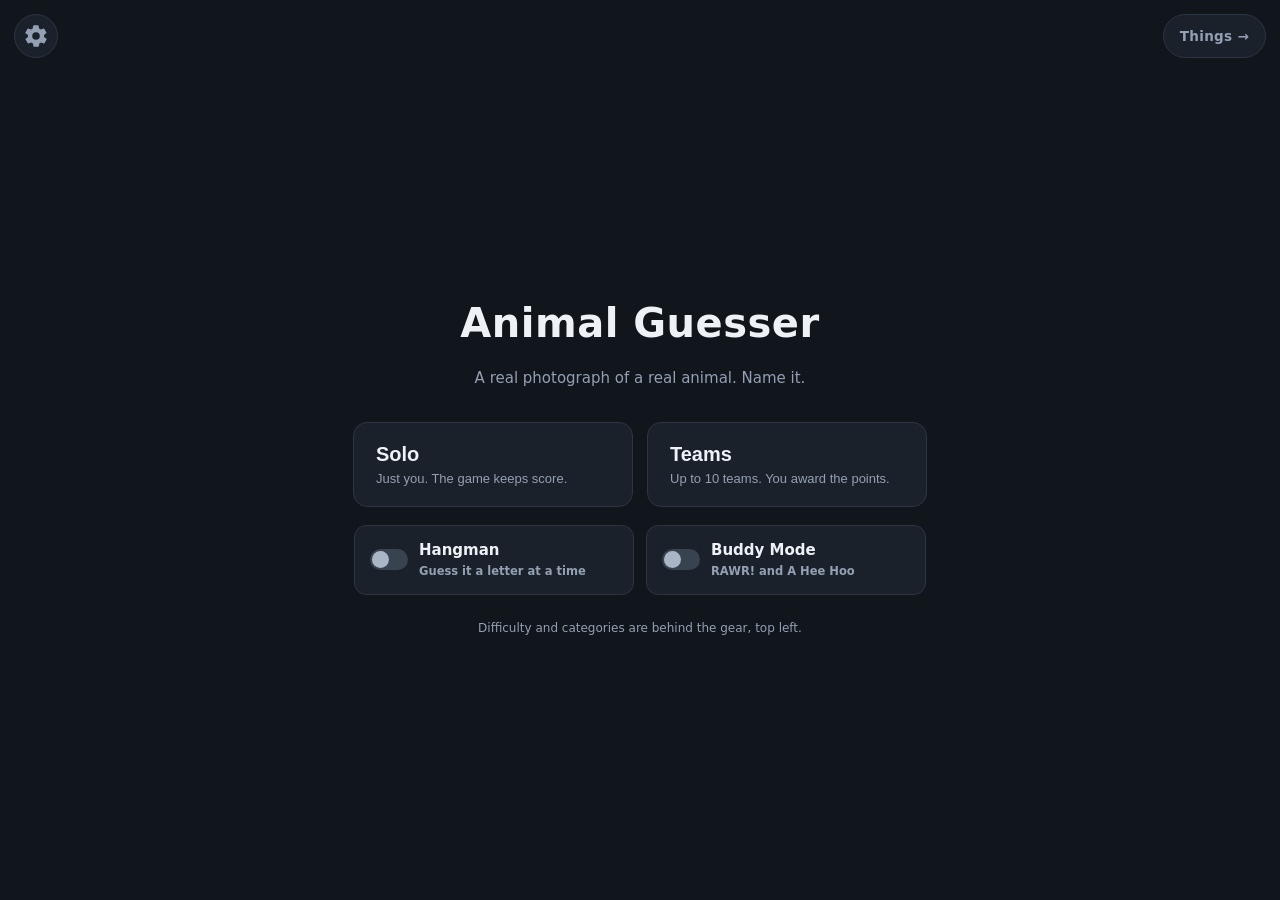
==== commit a3cb00ea: "Add Things Guesser: flowers, trees, constellations, flags and outlines A second game at web/things.h" ====
--- a/web/index.html
+++ b/web/index.html
@@ -7,6 +7,8 @@
 <link rel="stylesheet" href="style.css">
 </head>
 <body>
+
+<a id="swap" href="things.html" title="Things Guesser">Things &rarr;</a>
 
 <!-- gear, top left -->
 <button id="gear" title="Settings" aria-label="Settings">
@@ -212,13 +214,12 @@
   <label class="diff death"><input type="checkbox" class="difftoggle" data-tier="death"><span class="box"></span><span class="difftext"><b>Death Mode</b><span>Almost nobody knows this animal</span></span><span class="catnum" data-tiercount="death"></span></label>
   <div id="tierwarn" class="hidden">Pick at least one difficulty.</div>
   <h2 class="cathead">Categories</h2>
-    <label class="cat"><input type="checkbox" class="cattoggle" data-cat="mammals" checked><span class="switch"></span><span class="catname">Mammals</span><span class="catnum" data-count="mammals"></span></label>
+    <label class="cat"><input type="checkbox" class="cattoggle" data-cat="mammals" checked><span class="switch"></span><span class="catname">Mammals<span class="catsub">Cats and dogs have their own</span></span><span class="catnum" data-count="mammals"></span></label>
     <label class="cat"><input type="checkbox" class="cattoggle" data-cat="reptiles" checked><span class="switch"></span><span class="catname">Reptiles</span><span class="catnum" data-count="reptiles"></span></label>
     <label class="cat"><input type="checkbox" class="cattoggle" data-cat="birds" checked><span class="switch"></span><span class="catname">World Birds<span class="catsub">Everywhere but the United States</span></span><span class="catnum" data-count="birds"></span></label>
-    <label class="cat"><input type="checkbox" class="cattoggle" data-cat="sea" checked><span class="switch"></span><span class="catname">Sea Animals</span><span class="catnum" data-count="sea"></span></label>
+    <label class="cat"><input type="checkbox" class="cattoggle" data-cat="sea" checked><span class="switch"></span><span class="catname">Sea Animals<span class="catsub">Octopus, jellyfish, lobster — no fish or whales</span></span><span class="catnum" data-count="sea"></span></label>
     <label class="cat"><input type="checkbox" class="cattoggle" data-cat="fish" checked><span class="switch"></span><span class="catname">Fish</span><span class="catnum" data-count="fish"></span></label>
     <label class="cat"><input type="checkbox" class="cattoggle" data-cat="amphibians" checked><span class="switch"></span><span class="catname">Amphibians</span><span class="catnum" data-count="amphibians"></span></label>
-    <label class="cat"><input type="checkbox" class="cattoggle" data-cat="land" checked><span class="switch"></span><span class="catname">Land Animals</span><span class="catnum" data-count="land"></span></label>
     <label class="cat"><input type="checkbox" class="cattoggle" data-cat="bugs" checked><span class="switch"></span><span class="catname">Bugs/Insects</span><span class="catnum" data-count="bugs"></span></label>
     <label class="cat"><input type="checkbox" class="cattoggle" data-cat="usbirds" checked><span class="switch"></span><span class="catname">United States Birds</span><span class="catnum" data-count="usbirds"></span></label>
     <label class="cat"><input type="checkbox" class="cattoggle" data-cat="felines" checked><span class="switch"></span><span class="catname">Felines</span><span class="catnum" data-count="felines"></span></label>
--- a/web/style.css
+++ b/web/style.css
@@ -20,6 +20,19 @@
   transition:color .2s, transform .35s;
 }
 #gear:hover{color:var(--ink); transform:rotate(60deg)}
+
+/* ---- the link across to the other guesser, mirroring the gear ---- */
+#swap{
+  position:fixed; top:14px; right:14px; z-index:30;
+  height:44px; padding:0 16px; border-radius:22px;
+  display:flex; align-items:center; gap:6px;
+  background:var(--panel); color:var(--dim); text-decoration:none;
+  font-size:13.5px; font-weight:600; letter-spacing:.3px;
+  border:1px solid var(--line);
+  transition:color .15s, border-color .15s;
+}
+#swap:hover{color:var(--ink); border-color:var(--accent)}
+@media (max-width:560px){ #swap{padding:0 12px; font-size:12.5px; height:38px} }
 
 /* ---- title screen and team setup ---- */
 #game{width:100%; display:flex; flex-direction:column; align-items:center}
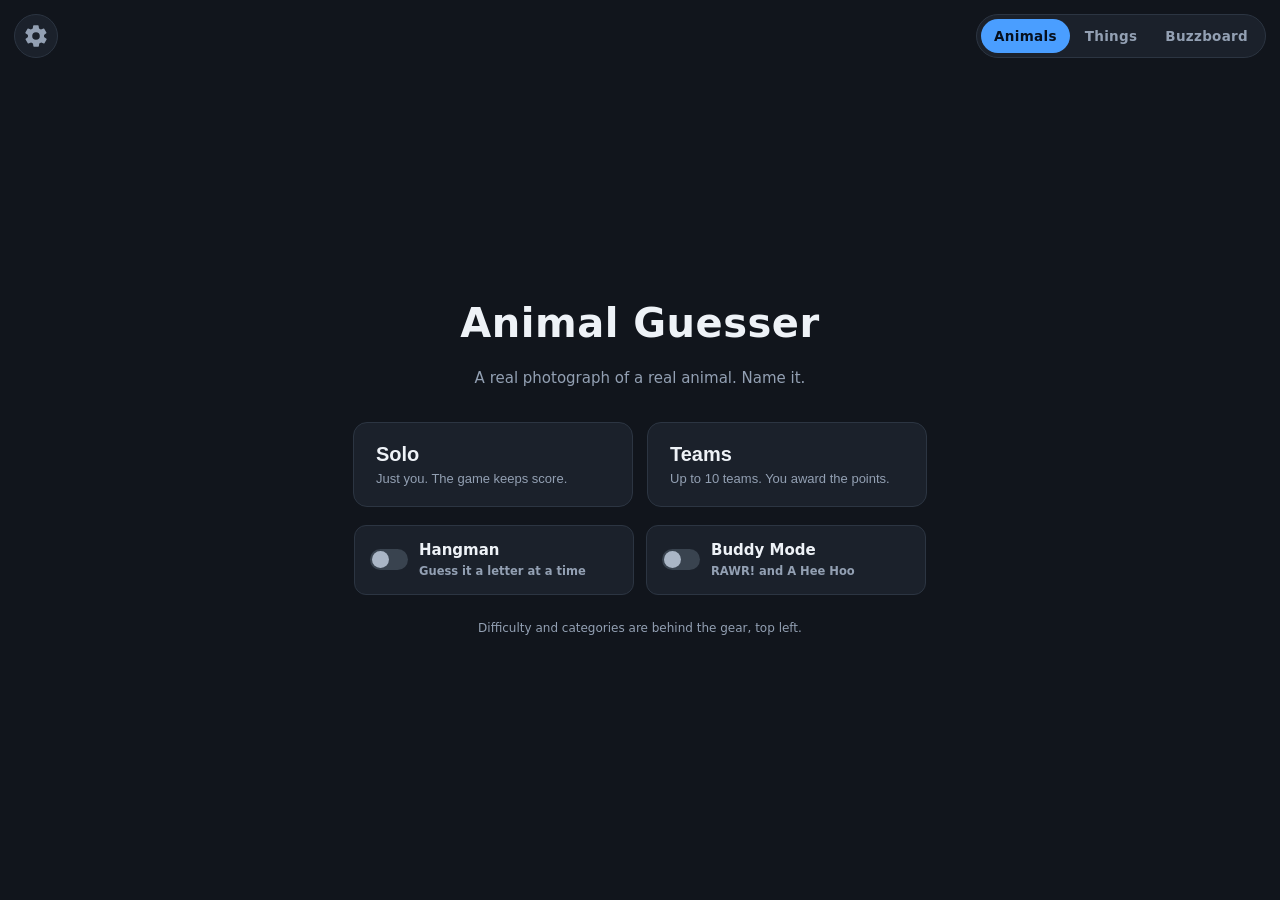
==== commit 416bb399: "Add Buzzboard, a quiz-board game, and a three-way game switcher Buzzboard: pick teams and 5 of 61 ca" ====
--- a/web/index.html
+++ b/web/index.html
@@ -8,7 +8,7 @@
 </head>
 <body>
 
-<a id="swap" href="things.html" title="Things Guesser">Things &rarr;</a>
+<nav id="games" aria-label="Games"><a href="index.html" aria-current="page">Animals</a><a href="things.html">Things</a><a href="buzzboard.html">Buzzboard</a></nav>
 
 <!-- gear, top left -->
 <button id="gear" title="Settings" aria-label="Settings">
@@ -64,13 +64,17 @@
   <div id="scoreline"><span id="soloscore"><b id="score">0</b> pts
     <span class="dot">·</span><span id="correct">0</span>/<span id="asked">0</span>
     <span class="dot">·</span></span>this one's worth <b id="worth">5</b>
+    <span class="dot">·</span><span id="streakwrap">streak <b id="streak">0</b><span
+      class="bestwrap"> (best <b id="best">0</b>)</span></span>
+    <span class="dot">·</span><span id="leftwrap"><b id="left">0</b> left</span>
     <span class="dot">·</span><span id="tierbadge">Easy</span></div>
 </header>
 
 <main>
   <div id="hintbox" aria-live="polite">
-    <div class="hintrow"><span class="hintlab">name</span><span id="hintword"></span></div>
+    <div class="hintrow" id="hintnamerow"><span class="hintlab">name</span><span id="hintword"></span></div>
     <div class="hintrow" id="hintscirow"><span class="hintlab">latin</span><span id="hintsci"></span></div>
+    <div id="hintfacts"></div>
   </div>
 
   <!-- letters down the left, the photo in the middle, the bear on the right.
@@ -83,6 +87,7 @@
       <div id="stage">
         <div id="spinner">Loading photo…</div>
         <img id="photo" alt="Photo of an animal to identify">
+        <img id="photo2" alt="A second view of the same thing">
         <button type="button" id="fullscreen" title="Full screen"
                 aria-label="Full screen">⛶</button>
       </div>
--- a/web/style.css
+++ b/web/style.css
@@ -22,17 +22,20 @@
 #gear:hover{color:var(--ink); transform:rotate(60deg)}
 
 /* ---- the link across to the other guesser, mirroring the gear ---- */
-#swap{
+#games{
   position:fixed; top:14px; right:14px; z-index:30;
-  height:44px; padding:0 16px; border-radius:22px;
-  display:flex; align-items:center; gap:6px;
-  background:var(--panel); color:var(--dim); text-decoration:none;
-  font-size:13.5px; font-weight:600; letter-spacing:.3px;
-  border:1px solid var(--line);
-  transition:color .15s, border-color .15s;
-}
-#swap:hover{color:var(--ink); border-color:var(--accent)}
-@media (max-width:560px){ #swap{padding:0 12px; font-size:12.5px; height:38px} }
+  display:flex; gap:2px; padding:4px; border-radius:22px;
+  background:var(--panel); border:1px solid var(--line);
+}
+#games a{
+  height:34px; padding:0 13px; border-radius:17px;
+  display:flex; align-items:center; text-decoration:none;
+  color:var(--dim); font-size:13.5px; font-weight:600; letter-spacing:.3px;
+  transition:color .15s, background .15s;
+}
+#games a:hover{color:var(--ink)}
+#games a[aria-current="page"]{background:var(--accent); color:#06101f}
+@media (max-width:560px){ #games a{padding:0 9px; font-size:12.5px; height:30px} }
 
 /* ---- title screen and team setup ---- */
 #game{width:100%; display:flex; flex-direction:column; align-items:center}
@@ -135,6 +138,18 @@
 #scoreline .dot{margin:0 7px}
 #scoreline b{color:var(--ink); font-weight:700}
 #worth{color:var(--accent)}
+#leftwrap{color:var(--dim)}
+#leftwrap b{color:var(--ink)}
+/* running out is worth noticing before it happens */
+#leftwrap.low b, #leftwrap.low{color:#ffb020}
+#leftwrap.out b, #leftwrap.out{color:var(--red)}
+#streakwrap{color:var(--dim)}
+#streakwrap b{color:var(--ink)}
+/* three in a row and it starts to glow */
+#streakwrap.hot b{color:#ffb020}
+#streakwrap.hot{color:#ffb020}
+.bestwrap{opacity:.75}
+@media (max-width:560px){ .bestwrap{display:none} }
 #tierbadge{color:var(--accent); font-weight:600}
 
 main{
@@ -155,11 +170,16 @@
          max-width:100%; min-width:0}
 #hintscirow{display:none}
 #hintscirow.show{display:flex}
+/* a country shows its continent and capital before it shows the blanks */
+#hintnamerow{display:none}
+#hintnamerow.show{display:flex}
 .hintlab{
   font-size:10.5px; letter-spacing:1.4px; text-transform:uppercase;
   color:var(--dim);
 }
 #hintsci{font-size:16px; font-style:italic; color:var(--green); font-weight:600}
+#hintfacts{display:flex; flex-direction:column; align-items:center; gap:3px}
+.hintfact{font-size:15.5px; color:var(--green); font-weight:600}
 #hintword{
   font-family:ui-monospace,SFMono-Regular,Menlo,monospace;
   font-size:23px; font-weight:700; letter-spacing:3px; color:var(--accent);
@@ -181,6 +201,20 @@
 }
 #photo{width:100%; height:100%; object-fit:contain; display:none}
 #photo.ready{display:block}
+#photo2{display:none}
+
+/* A tree is two pictures at once -- the whole tree and a close-up -- so the
+   stage splits in half and each image keeps its own aspect ratio inside. */
+#stage.pair{flex-direction:row; gap:2px}
+#stage.pair #photo, #stage.pair #photo2{
+  width:50%; height:100%; object-fit:contain; display:block;
+}
+#stage.pair #photo2:not(.ready){visibility:hidden}
+@media (max-width:560px){
+  /* too narrow side by side: stack them instead */
+  #stage.pair{flex-direction:column; gap:2px}
+  #stage.pair #photo, #stage.pair #photo2{width:100%; height:50%}
+}
 #spinner{color:var(--dim); font-size:14px}
 
 /* full-screen button, bottom-right of the photo */
